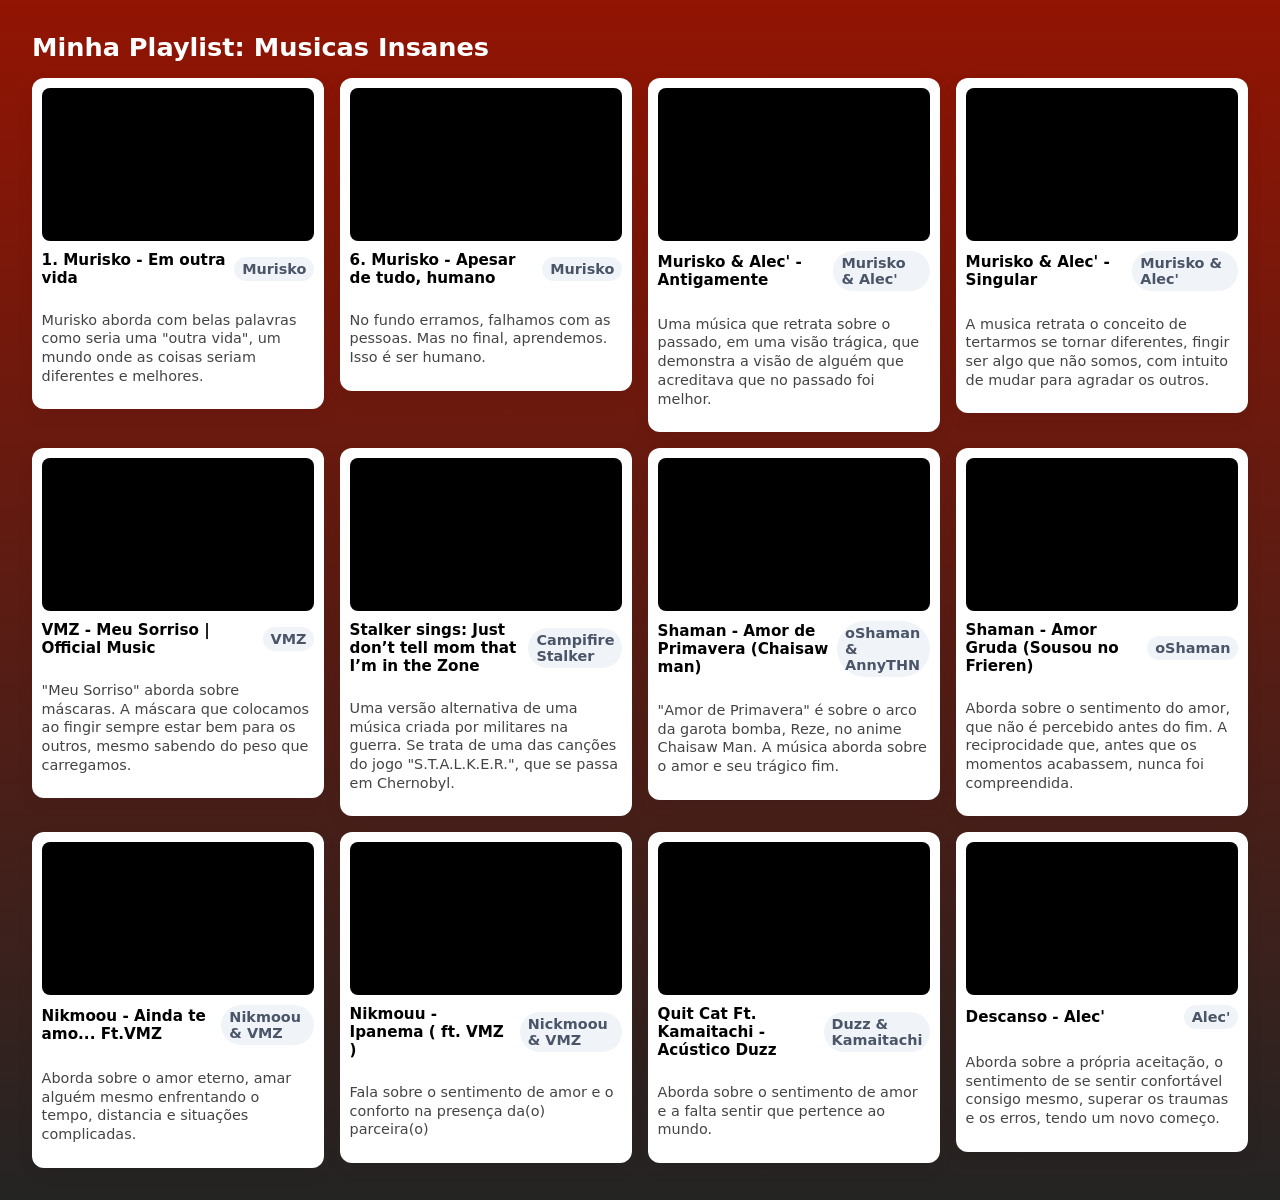
==== galeria2.html @ e21fae5c "Galeria Bongocat + Minha Playlist" ====
<!doctype html>
<html lang="pt-BR">
<head>
  <meta charset="utf-8" />
  <meta name="viewport" content="width=device-width,initial-scale=1" />
  <title>Galeria Bongo Cat</title>
  <link rel="stylesheet" href="style2.css">
</head>
<body>
  <h1>Minha Playlist: Musicas Insanes</h1>
  
  <section class="grid">
    
    <!-- EXEMPLO 1 -->
    <article class="card">
      <div class="video-wrap">
        <iframe width="560" height="315" src="https://www.youtube.com/embed/f2ga_8Prn6Q?si=Va_1rmYJ2ZujZbVX" title="YouTube video player" frameborder="0" allow="accelerometer; autoplay; clipboard-write; encrypted-media; gyroscope; picture-in-picture; web-share" referrerpolicy="strict-origin-when-cross-origin" allowfullscreen></iframe>
      </div>
      <div class="meta">
        <div class="title">1. Murisko - Em outra vida</div>
        <div class="badge">Murisko</div>
      </div>
      <p class="desc">Murisko aborda com belas palavras como seria uma "outra vida", um mundo onde as coisas seriam diferentes e melhores.</p>
    </article>

    <!-- EXEMPLO 2 -->
    <article class="card">
      <div class="video-wrap">
        <iframe width="560" height="315" src="https://www.youtube.com/embed/AZw-nKAPYVg?si=KoubmyPrXZYSkUzD" title="YouTube video player" frameborder="0" allow="accelerometer; autoplay; clipboard-write; encrypted-media; gyroscope; picture-in-picture; web-share" referrerpolicy="strict-origin-when-cross-origin" allowfullscreen></iframe>
      </div>
      <div class="meta">
        <div class="title">6. Murisko - Apesar de tudo, humano</div>
        <div class="badge">Murisko</div>
      </div>
      <p class="desc">No fundo erramos, falhamos com as pessoas. Mas no final, aprendemos. Isso é ser humano.</p>
    </article>

    <!-- EXEMPLO 3 -->
    <article class="card">
      <div class="video-wrap">
        <iframe width="560" height="315" src="https://www.youtube.com/embed/HXzPmZEsSWo?si=ZvTov1ikgO5Nvh-D" title="YouTube video player" frameborder="0" allow="accelerometer; autoplay; clipboard-write; encrypted-media; gyroscope; picture-in-picture; web-share" referrerpolicy="strict-origin-when-cross-origin" allowfullscreen></iframe>
      </div>
      <div class="meta">
        <div class="title">Murisko & Alec' - Antigamente</div>
        <div class="badge">Murisko & Alec'</div>
      </div>
      <p class="desc">Uma música que retrata sobre o passado, em uma visão trágica, que demonstra a visão de alguém que acreditava que no passado foi melhor.</p>
    </article>

    <!-- EXEMPLO 4 -->
    <article class="card">
      <div class="video-wrap">
        <iframe width="560" height="315" src="https://www.youtube.com/embed/Sd1hEVwPmEA?si=r_9LBOP2jT-gtxf6" title="YouTube video player" frameborder="0" allow="accelerometer; autoplay; clipboard-write; encrypted-media; gyroscope; picture-in-picture; web-share" referrerpolicy="strict-origin-when-cross-origin" allowfullscreen></iframe>
      </div>
      <div class="meta">
        <div class="title">Murisko & Alec' - Singular</div>
        <div class="badge">Murisko & Alec'</div>
      </div>
      <p class="desc">A musica retrata o conceito de tertarmos se tornar diferentes, fingir ser algo que não somos, com intuito de mudar para agradar os outros.</p>
    </article>

    <!-- EXEMPLO 5 -->
    <article class="card">
      <div class="video-wrap">
        <iframe width="560" height="315" src="https://www.youtube.com/embed/ogqodfQoQj0?si=dmDsUIbYKrjjrsTy" title="YouTube video player" frameborder="0" allow="accelerometer; autoplay; clipboard-write; encrypted-media; gyroscope; picture-in-picture; web-share" referrerpolicy="strict-origin-when-cross-origin" allowfullscreen></iframe>
      </div>
      <div class="meta">
        <div class="title">VMZ - Meu Sorriso | Official Music</div>
        <div class="badge">VMZ</div>
      </div>
      <p class="desc">"Meu Sorriso" aborda sobre máscaras. A máscara que colocamos ao fingir sempre estar bem para os outros, mesmo sabendo do peso que carregamos.</p>
    </article>

    <!-- EXEMPLO 6 -->
    <article class="card">
      <div class="video-wrap">
        <iframe width="560" height="315" src="https://www.youtube.com/embed/whf-enpiryc?si=jG1ElOcwS347GPAy" title="YouTube video player" frameborder="0" allow="accelerometer; autoplay; clipboard-write; encrypted-media; gyroscope; picture-in-picture; web-share" referrerpolicy="strict-origin-when-cross-origin" allowfullscreen></iframe>
      </div>
      <div class="meta">
        <div class="title">Stalker sings: Just don’t tell mom that I’m in the Zone </div>
        <div class="badge">Campifire Stalker</div>
      </div>
      <p class="desc">Uma versão alternativa de uma música criada por militares na guerra. Se trata de uma das canções do jogo "S.T.A.L.K.E.R.", que se passa em Chernobyl.</p>
    </article>

    <!-- EXEMPLO 7 -->
    <article class="card">
      <div class="video-wrap">
        <iframe width="560" height="315" src="https://www.youtube.com/embed/LNoulHM7Lms?si=PJZS7MIlzvZnZ5W6" title="YouTube video player" frameborder="0" allow="accelerometer; autoplay; clipboard-write; encrypted-media; gyroscope; picture-in-picture; web-share" referrerpolicy="strict-origin-when-cross-origin" allowfullscreen></iframe>
      </div>
      <div class="meta">
        <div class="title">Shaman - Amor de Primavera (Chaisaw man)</div>
        <div class="badge">oShaman & AnnyTHN</div>
      </div>
      <p class="desc">"Amor de Primavera" é sobre o arco da garota bomba, Reze, no anime Chaisaw Man. A música aborda sobre o amor e seu trágico fim. </p>
    </article>

    <!-- EXEMPLO 8 -->
    <article class="card">
      <div class="video-wrap">
        <iframe width="560" height="315" src="https://www.youtube.com/embed/PbX-kobwT54?si=D-8IP17OUjJQ8G6p" title="YouTube video player" frameborder="0" allow="accelerometer; autoplay; clipboard-write; encrypted-media; gyroscope; picture-in-picture; web-share" referrerpolicy="strict-origin-when-cross-origin" allowfullscreen></iframe>
      </div>
      <div class="meta">
        <div class="title">Shaman - Amor Gruda (Sousou no Frieren)</div>
        <div class="badge">oShaman</div>
      </div>
      <p class="desc">Aborda sobre o sentimento do amor, que não é percebido antes do fim. A reciprocidade que, antes que os momentos acabassem, nunca foi compreendida.</p>
    </article>

    <!-- EXEMPLO 9 -->
    <article class="card">
      <div class="video-wrap">
        <iframe width="560" height="315" src="https://www.youtube.com/embed/Go1pQGGdYzY?si=nKL1rMWsHfc0IRaK" title="YouTube video player" frameborder="0" allow="accelerometer; autoplay; clipboard-write; encrypted-media; gyroscope; picture-in-picture; web-share" referrerpolicy="strict-origin-when-cross-origin" allowfullscreen></iframe>
      </div>
      <div class="meta">
        <div class="title">Nikmoou - Ainda te amo... Ft.VMZ</div>
        <div class="badge">Nikmoou & VMZ</div>
      </div>
      <p class="desc">Aborda sobre o amor eterno, amar alguém mesmo enfrentando o tempo, distancia e situações complicadas.</p>
    </article>

    <!-- EXEMPLO 10 -->
    <article class="card">
      <div class="video-wrap">
        <iframe width="560" height="315" src="https://www.youtube.com/embed/iJCOc0goVds?si=MJW8o5-g7YrGif7u" title="YouTube video player" frameborder="0" allow="accelerometer; autoplay; clipboard-write; encrypted-media; gyroscope; picture-in-picture; web-share" referrerpolicy="strict-origin-when-cross-origin" allowfullscreen></iframe>
      </div>
      <div class="meta">
        <div class="title">
Nikmouu - Ipanema ( ft. VMZ )</div>
        <div class="badge">Nickmoou & VMZ</div>
      </div>
      <p class="desc">Fala sobre o sentimento de amor e o conforto na presença da(o) parceira(o)</p>
    </article>

    <!-- EXEMPLO 11 -->
    <article class="card">
      <div class="video-wrap">
        <iframe width="560" height="315" src="https://www.youtube.com/embed/pfgj8_co_ZU?si=1GkR-aD3-W8tGIqV" title="YouTube video player" frameborder="0" allow="accelerometer; autoplay; clipboard-write; encrypted-media; gyroscope; picture-in-picture; web-share" referrerpolicy="strict-origin-when-cross-origin" allowfullscreen></iframe>
      </div>
      <div class="meta">
        <div class="title">Quit Cat Ft. Kamaitachi - Acústico Duzz</div>
        <div class="badge">Duzz & Kamaitachi</div>
      </div>
      <p class="desc">Aborda sobre o sentimento de amor e a falta sentir que pertence ao mundo.</p>
    </article>

     <!-- EXEMPLO 12 -->
    <article class="card">
      <div class="video-wrap">
        <iframe width="560" height="315" src="https://www.youtube.com/embed/Qh2qPPAA1xs?si=tspXhn6oqh_cbVAU" title="YouTube video player" frameborder="0" allow="accelerometer; autoplay; clipboard-write; encrypted-media; gyroscope; picture-in-picture; web-share" referrerpolicy="strict-origin-when-cross-origin" allowfullscreen></iframe>
      </div>
      <div class="meta">
        <div class="title">Descanso - Alec'</div>
        <div class="badge">Alec'</div>
      </div>
      <p class="desc">Aborda sobre a própria aceitação, o sentimento de se sentir confortável consigo mesmo, superar os traumas e os erros, tendo um novo começo.</p>
    </article>
  </section>
</body>
</html>
---- style2.css ----
:root{
  --gap: 1rem;
  --card-bg: #ffffff;
  --radius: 12px;
}
body{
  font-family: system-ui, -apple-system, sans-serif;
  background: linear-gradient(180deg,#921403,#242423);
  margin: 0;
  padding: 2rem;
  color: #ffffff;
}

h1{ margin: 0 0 1rem 0; font-size: 1.6rem; }

.grid{
  display: grid;
  grid-template-columns: repeat(auto-fit, minmax(260px, 1fr));
  gap: var(--gap);
  align-items: start;
}

.card{
  background: var(--card-bg);
  border-radius: var(--radius);
  padding: 0.6rem;
  box-shadow: 0 6px 18px rgba(15,20,30,0.06);
  transition: transform .18s ease;
  display: flex;
  flex-direction: column;
  gap: .6rem;
}
.card:hover{
  transform: translateY(-6px);
  box-shadow: 0 12px 30px rgba(15,20,30,0.12);
}

.video-wrap{
  position: relative;
  width: 100%;
  padding-top: 56.25%; /* Mantém proporção 16:9 */
  border-radius: calc(var(--radius) - 4px);
  overflow: hidden;
  background: #000;
}
/* O CSS abaixo garante que o iframe colado ocupe todo o espaço */
.video-wrap iframe{
  position: absolute;
  inset: 0;
  width: 100%;
  height: 100%;
  border: 0;
}

.meta{
  display:flex;
  justify-content: space-between;
  align-items: center;
  gap: .5rem;
  font-size: .95rem;
}
.title{ font-weight: 600; 
        color: black   
}

.desc{
  font-size: .9rem;
  color: #444;
  line-height: 1.3;
}

.badge{
  background: #f0f4f8;
  padding: .25rem .5rem;
  border-radius: 999px;
  font-size: 0.9rem;
  font-weight: 600;
  color: #4a5568;
}
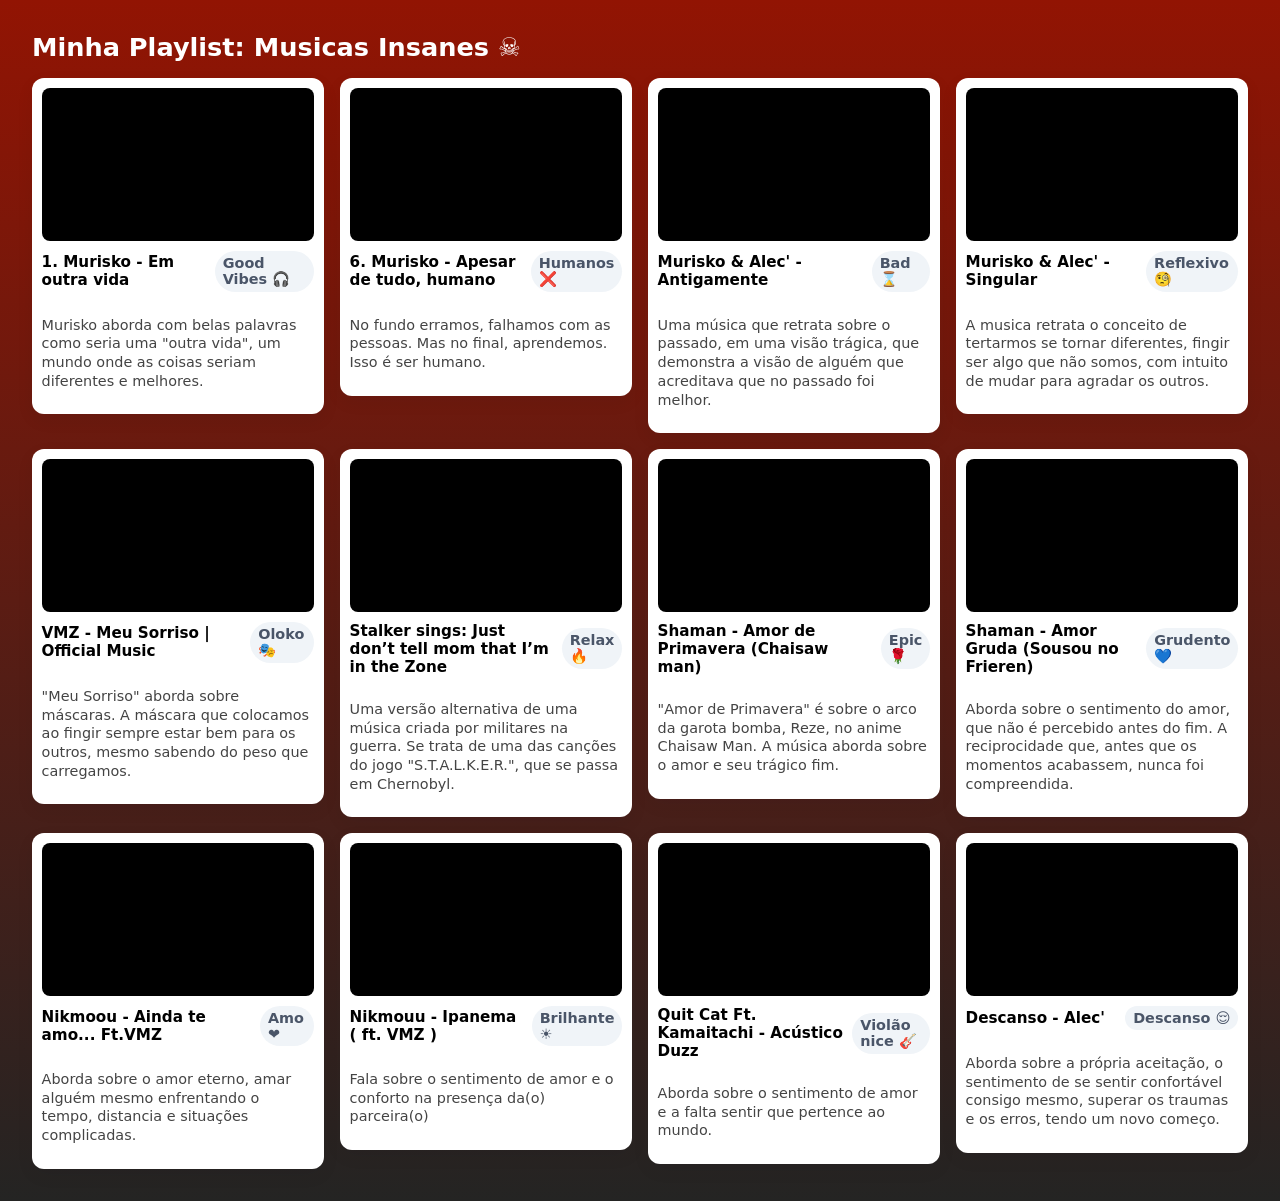
==== commit 1398ce7a: "Galeria" ====
--- a/galeria2.html
+++ b/galeria2.html
@@ -7,7 +7,7 @@
   <link rel="stylesheet" href="style2.css">
 </head>
 <body>
-  <h1>Minha Playlist: Musicas Insanes</h1>
+  <h1>Minha Playlist: Musicas Insanes ☠️</h1>
   
   <section class="grid">
     
@@ -18,7 +18,7 @@
       </div>
       <div class="meta">
         <div class="title">1. Murisko - Em outra vida</div>
-        <div class="badge">Murisko</div>
+        <div class="badge">Good Vibes 🎧</div>
       </div>
       <p class="desc">Murisko aborda com belas palavras como seria uma "outra vida", um mundo onde as coisas seriam diferentes e melhores.</p>
     </article>
@@ -30,7 +30,7 @@
       </div>
       <div class="meta">
         <div class="title">6. Murisko - Apesar de tudo, humano</div>
-        <div class="badge">Murisko</div>
+        <div class="badge">Humanos ❌</div>
       </div>
       <p class="desc">No fundo erramos, falhamos com as pessoas. Mas no final, aprendemos. Isso é ser humano.</p>
     </article>
@@ -42,7 +42,7 @@
       </div>
       <div class="meta">
         <div class="title">Murisko & Alec' - Antigamente</div>
-        <div class="badge">Murisko & Alec'</div>
+        <div class="badge">Bad ⌛</div>
       </div>
       <p class="desc">Uma música que retrata sobre o passado, em uma visão trágica, que demonstra a visão de alguém que acreditava que no passado foi melhor.</p>
     </article>
@@ -54,7 +54,7 @@
       </div>
       <div class="meta">
         <div class="title">Murisko & Alec' - Singular</div>
-        <div class="badge">Murisko & Alec'</div>
+        <div class="badge">Reflexivo 🧐</div>
       </div>
       <p class="desc">A musica retrata o conceito de tertarmos se tornar diferentes, fingir ser algo que não somos, com intuito de mudar para agradar os outros.</p>
     </article>
@@ -66,7 +66,7 @@
       </div>
       <div class="meta">
         <div class="title">VMZ - Meu Sorriso | Official Music</div>
-        <div class="badge">VMZ</div>
+        <div class="badge">Oloko 🎭</div>
       </div>
       <p class="desc">"Meu Sorriso" aborda sobre máscaras. A máscara que colocamos ao fingir sempre estar bem para os outros, mesmo sabendo do peso que carregamos.</p>
     </article>
@@ -78,7 +78,7 @@
       </div>
       <div class="meta">
         <div class="title">Stalker sings: Just don’t tell mom that I’m in the Zone </div>
-        <div class="badge">Campifire Stalker</div>
+        <div class="badge">Relax 🔥</div>
       </div>
       <p class="desc">Uma versão alternativa de uma música criada por militares na guerra. Se trata de uma das canções do jogo "S.T.A.L.K.E.R.", que se passa em Chernobyl.</p>
     </article>
@@ -90,7 +90,7 @@
       </div>
       <div class="meta">
         <div class="title">Shaman - Amor de Primavera (Chaisaw man)</div>
-        <div class="badge">oShaman & AnnyTHN</div>
+        <div class="badge">Epic🌹</div>
       </div>
       <p class="desc">"Amor de Primavera" é sobre o arco da garota bomba, Reze, no anime Chaisaw Man. A música aborda sobre o amor e seu trágico fim. </p>
     </article>
@@ -102,7 +102,7 @@
       </div>
       <div class="meta">
         <div class="title">Shaman - Amor Gruda (Sousou no Frieren)</div>
-        <div class="badge">oShaman</div>
+        <div class="badge">Grudento 💙</div>
       </div>
       <p class="desc">Aborda sobre o sentimento do amor, que não é percebido antes do fim. A reciprocidade que, antes que os momentos acabassem, nunca foi compreendida.</p>
     </article>
@@ -114,7 +114,7 @@
       </div>
       <div class="meta">
         <div class="title">Nikmoou - Ainda te amo... Ft.VMZ</div>
-        <div class="badge">Nikmoou & VMZ</div>
+        <div class="badge">Amo ❤️</div>
       </div>
       <p class="desc">Aborda sobre o amor eterno, amar alguém mesmo enfrentando o tempo, distancia e situações complicadas.</p>
     </article>
@@ -127,7 +127,7 @@
       <div class="meta">
         <div class="title">
 Nikmouu - Ipanema ( ft. VMZ )</div>
-        <div class="badge">Nickmoou & VMZ</div>
+        <div class="badge">Brilhante ☀️</div>
       </div>
       <p class="desc">Fala sobre o sentimento de amor e o conforto na presença da(o) parceira(o)</p>
     </article>
@@ -139,7 +139,7 @@
       </div>
       <div class="meta">
         <div class="title">Quit Cat Ft. Kamaitachi - Acústico Duzz</div>
-        <div class="badge">Duzz & Kamaitachi</div>
+        <div class="badge">Violão nice 🎸</div>
       </div>
       <p class="desc">Aborda sobre o sentimento de amor e a falta sentir que pertence ao mundo.</p>
     </article>
@@ -151,7 +151,7 @@
       </div>
       <div class="meta">
         <div class="title">Descanso - Alec'</div>
-        <div class="badge">Alec'</div>
+        <div class="badge">Descanso 😌</div>
       </div>
       <p class="desc">Aborda sobre a própria aceitação, o sentimento de se sentir confortável consigo mesmo, superar os traumas e os erros, tendo um novo começo.</p>
     </article>
